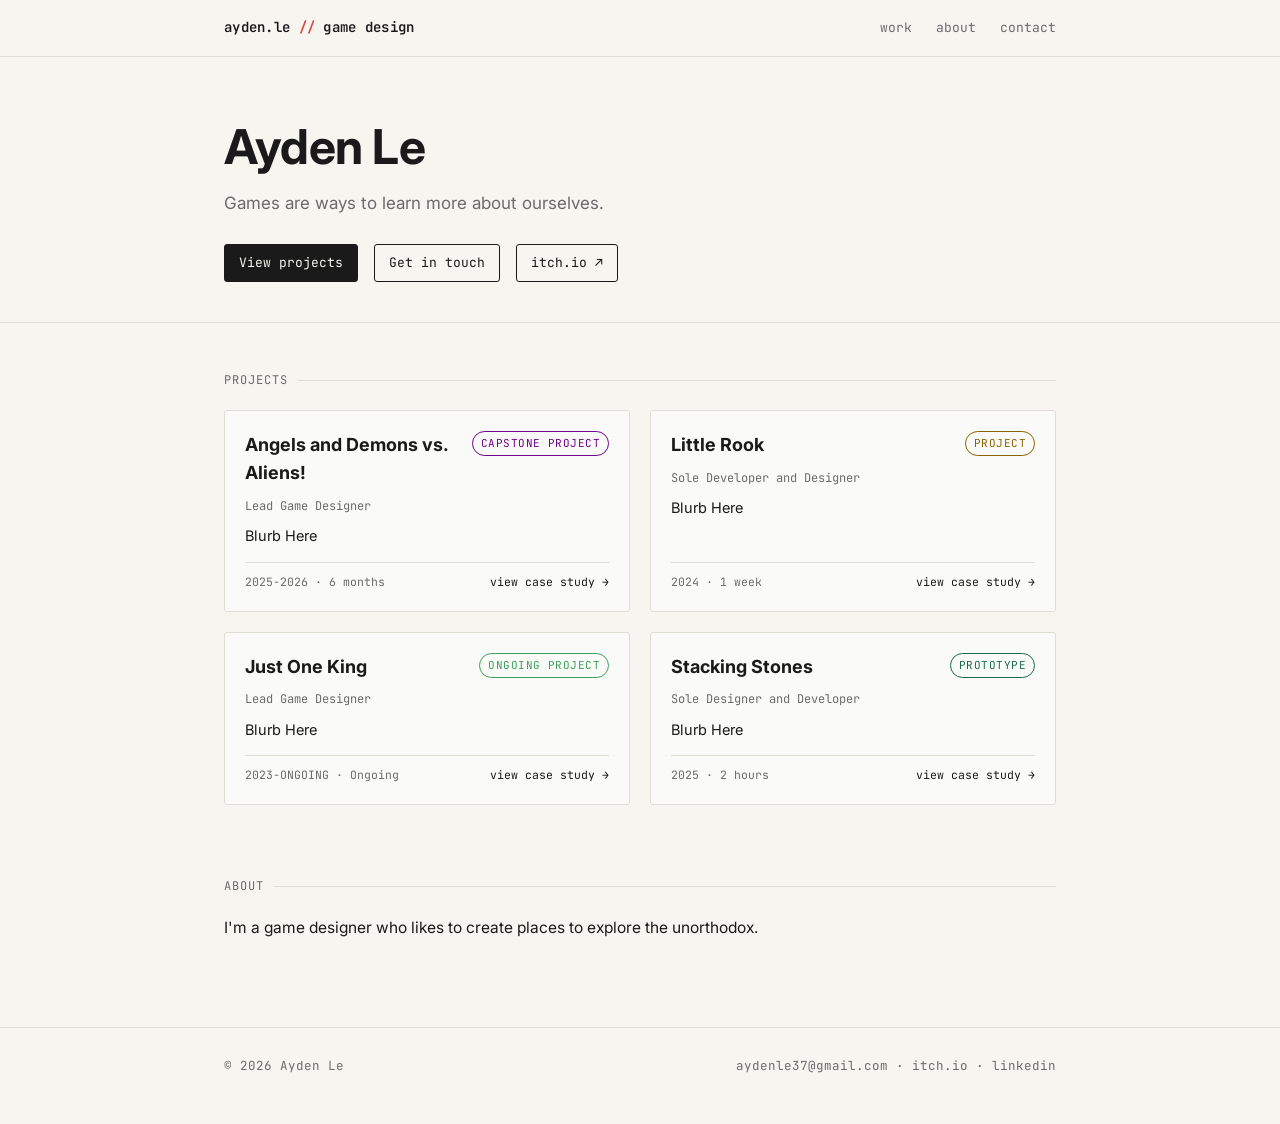
==== index.html @ ba7a4247 "init" ====
<!DOCTYPE html>
<html lang="en">
<head>
<meta charset="UTF-8">
<meta name="viewport" content="width=device-width, initial-scale=1.0">
<title>Ayden Le — Game Designer</title>
<link rel="preconnect" href="https://fonts.googleapis.com">
<link href="https://fonts.googleapis.com/css2?family=Inter:wght@400;500;600;700&family=JetBrains+Mono:wght@400;500;600&display=swap" rel="stylesheet">
<link rel="stylesheet" href="assets/style.css">
</head>
<body>

<header class="buildbar">
  <div class="wrap">
    <div class="brand">ayden.le <span class="dot">//</span> game design</div>
    <nav class="navlinks">
      <a href="#work">work</a>
      <a href="#about">about</a>
      <a href="mailto:aydenle37@gmail.com">contact</a>
    </nav>
  </div>
</header>

<section class="hero">  
  <div class="wrap">
    <h1>Ayden Le</h1>
    <p class="lede">Games are ways to learn more about ourselves.</p>
    <div class="links">
      <a class="primary" href="#work">View projects</a>
      <a href="mailto:aydenle37@gmail.com">Get in touch</a>
      <a href="https://itch.io" target="_blank" rel="noopener">itch.io ↗</a>
    </div>
  </div>
</section>

<section class="projects" id="work">
  <div class="wrap">
    <p class="section-label">Projects</p>
    <div class="grid" id="project-grid"></div>
  </div>
</section>

<section class="projects" id="about" style="padding-top:0;">
  <div class="wrap">
    <p class="section-label">About</p>
    <p style="max-width:560px; font-size:15.5px; color:var(--ink);">
      I'm a game designer who likes to create places to explore the unorthodox.
    </p>
  </div>
</section>

<footer>
  <div class="wrap" style="display:flex; justify-content:space-between; width:100%;">
    <span>© 2026 Ayden Le</span>
    <span><a href="mailto:aydenle37@gmail.com">aydenle37@gmail.com</a> · <a href="https://itch.io" target="_blank" rel="noopener">itch.io</a> · <a href="#" target="_blank" rel="noopener">linkedin</a></span>
  </div>
</footer>

<script src="assets/projects-data.js"></script>
<script src="assets/main.js"></script>
</body>
</html>
---- assets/style.css ----
/* ====================================================
   Design tokens
==================================================== */
:root{
  --paper: #f7f5f0;
  --card: #fafaf8;
  --ink: #1a1a1a;
  --muted: #6b6b6b;
  --line: #e0ddd4;
  --signal: #d64545;
  --signal-soft: #f6dede;
  --mono: 'JetBrains Mono', ui-monospace, Menlo, Consolas, monospace;
  --sans: 'Inter', system-ui, -apple-system, sans-serif;
  --radius: 3px;
  --max: 880px;
}

*{ box-sizing: border-box; }
html{ scroll-behavior: smooth; }

body{
  margin: 0;
  background: var(--paper);
  color: var(--ink);
  font-family: var(--sans);
  font-size: 16px;
  line-height: 1.55;
  -webkit-font-smoothing: antialiased;
}

a{ color: inherit; text-decoration: none; }

.wrap{
  max-width: var(--max);
  margin: 0 auto;
  padding: 0 24px;
}

/* ====================================================
   Header / build bar
==================================================== */
.buildbar{
  border-bottom: 1px solid var(--line);
  background: var(--paper);
  position: sticky;
  top: 0;
  z-index: 20;
  backdrop-filter: blur(6px);
}
.buildbar .wrap{
  display: flex;
  align-items: center;
  justify-content: space-between;
  height: 56px;
}
.brand{
  font-family: var(--mono);
  font-weight: 600;
  font-size: 14px;
  letter-spacing: 0.02em;
}
.brand .dot{ color: var(--signal); }
.navlinks{
  display: flex;
  gap: 24px;
  font-family: var(--mono);
  font-size: 13px;
  color: var(--muted);
}
.navlinks a:hover{ color: var(--ink); }

/* ====================================================
   Hero / changelog signature element
==================================================== */
.hero{
  padding: 64px 0 40px;
  border-bottom: 1px solid var(--line);
}
.hero .kicker{
  font-family: var(--mono);
  font-size: 12px;
  color: var(--signal);
  text-transform: uppercase;
  letter-spacing: 0.08em;
  margin: 0 0 14px;
}
.hero h1{
  font-size: clamp(32px, 5vw, 48px);
  line-height: 1.1;
  margin: 0 0 16px;
  font-weight: 700;
  letter-spacing: -0.01em;
}
.hero p.lede{
  max-width: 560px;
  color: var(--muted);
  font-size: 17px;
  margin: 0 0 28px;
}
.hero .links{
  display: flex;
  gap: 16px;
  font-family: var(--mono);
  font-size: 13px;
}
.hero .links a{
  border: 1px solid var(--ink);
  padding: 8px 14px;
  border-radius: var(--radius);
}
.hero .links a.primary{
  background: var(--ink);
  color: var(--paper);
}
.hero .links a:hover{ opacity: 0.75; }

/* changelog block */
.changelog{
  margin-top: 36px;
  border: 1px solid var(--line);
  border-radius: var(--radius);
  background: var(--card);
  overflow: hidden;
}
.changelog .clhead{
  font-family: var(--mono);
  font-size: 11px;
  letter-spacing: 0.08em;
  text-transform: uppercase;
  color: var(--muted);
  padding: 10px 16px;
  border-bottom: 1px solid var(--line);
  background: repeating-linear-gradient(
    -45deg, rgba(0,0,0,0.015) 0 8px, transparent 8px 16px
  );
}
.clrow{
  display: grid;
  grid-template-columns: 86px 1fr;
  gap: 14px;
  padding: 11px 16px;
  font-size: 13.5px;
  border-bottom: 1px solid var(--line);
}
.clrow:last-child{ border-bottom: none; }
.clrow .ver{
  font-family: var(--mono);
  color: var(--muted);
  font-size: 12px;
  padding-top: 1px;
}
.clrow .desc b{ font-weight: 600; }

/* ====================================================
   Project grid
==================================================== */
section.projects{ padding: 48px 0 72px; }
.section-label{
  font-family: var(--mono);
  font-size: 12px;
  color: var(--muted);
  text-transform: uppercase;
  letter-spacing: 0.08em;
  margin: 0 0 20px;
  display: flex;
  align-items: center;
  gap: 10px;
}
.section-label::after{
  content: "";
  flex: 1;
  height: 1px;
  background: var(--line);
}

.grid{
  display: grid;
  grid-template-columns: repeat(2, 1fr);
  gap: 20px;
}
@media (max-width: 640px){
  .grid{ grid-template-columns: 1fr; }
}

.card{
  border: 1px solid var(--line);
  border-radius: var(--radius);
  background: var(--card);
  padding: 20px;
  display: flex;
  flex-direction: column;
  gap: 10px;
  transition: border-color 0.15s ease, transform 0.15s ease;
}
.card:hover{
  border-color: var(--ink);
  transform: translateY(-2px);
}
.card-top{
  display: flex;
  justify-content: space-between;
  align-items: flex-start;
  gap: 10px;
}
.card h3{
  margin: 0;
  font-size: 18px;
  font-weight: 700;
}
.tag{
  font-family: var(--mono);
  font-size: 11px;
  text-transform: uppercase;
  letter-spacing: 0.04em;
  padding: 3px 8px;
  border-radius: 100px;
  white-space: nowrap;
  border: 1px solid currentColor;
}
.tag.capstone{ color: #71008a; }
.tag.project{ color: #8a6300; }
.tag.proto{ color: #1a6b4d; }
.tag.doc{ color: #3a4fa0; }
.tag.ongoing{ color:#3ca05d;}
.tag.shipped{ color: var(--signal); }

.card p.role{
  font-family: var(--mono);
  font-size: 12px;
  color: var(--muted);
  margin: 0;
}
.card p.blurb{
  font-size: 14.5px;
  color: var(--ink);
  margin: 0;
  flex: 1;
}
.card .meta{
  display: flex;
  justify-content: space-between;
  font-family: var(--mono);
  font-size: 11.5px;
  color: var(--muted);
  border-top: 1px solid var(--line);
  padding-top: 10px;
  margin-top: 4px;
}
.card .meta .arrow{ color: var(--ink); }
.card:hover .meta .arrow{ color: var(--signal); }

/* ====================================================
   Footer
==================================================== */
footer{
  border-top: 1px solid var(--line);
  padding: 28px 0 48px;
  font-family: var(--mono);
  font-size: 12.5px;
  color: var(--muted);
  display: flex;
  justify-content: space-between;
  flex-wrap: wrap;
  gap: 10px;
}
footer a:hover{ color: var(--ink); }

/* ====================================================
   Project detail page
==================================================== */
.projhero{
  padding: 48px 0 32px;
  border-bottom: 1px solid var(--line);
}
.back{
  font-family: var(--mono);
  font-size: 13px;
  color: var(--muted);
  display: inline-block;
  margin-bottom: 22px;
}
.back:hover{ color: var(--signal); }

.projhero .tagrow{
  display: flex;
  gap: 8px;
  margin-bottom: 14px;
}
.projhero h1{
  font-size: clamp(28px, 4.5vw, 40px);
  margin: 0 0 10px;
  font-weight: 700;
}
.projhero p.role{
  font-family: var(--mono);
  font-size: 13px;
  color: var(--muted);
  margin: 0 0 22px;
}

.statline{
  display: grid;
  grid-template-columns: repeat(4, 1fr);
  border: 1px solid var(--line);
  border-radius: var(--radius);
  overflow: hidden;
  margin-top: 22px;
}
@media (max-width: 640px){
  .statline{ grid-template-columns: repeat(2, 1fr); }
}
.stat{
  padding: 14px 16px;
  border-right: 1px solid var(--line);
  background: var(--card);
}
.stat:last-child{ border-right: none; }
.stat .k{
  font-family: var(--mono);
  font-size: 10.5px;
  text-transform: uppercase;
  letter-spacing: 0.06em;
  color: var(--muted);
  margin: 0 0 4px;
}
.stat .v{
  font-size: 15px;
  font-weight: 700;
  margin: 0;
}

.projbody{ padding: 40px 0 80px; }
.projbody h2{
  font-size: 13px;
  font-family: var(--mono);
  text-transform: uppercase;
  letter-spacing: 0.08em;
  color: var(--signal);
  margin: 44px 0 16px;
}
.projbody h2:first-child{ margin-top: 0; }
.projbody p{ margin: 0 0 16px; font-size: 15.5px; }
.projbody ul{ margin: 0 0 16px; padding-left: 20px; }
.projbody li{ margin-bottom: 8px; font-size: 15.5px; }

.media{
  width: 100%;
  aspect-ratio: 16/9;
  background: var(--card);
  border: 1px solid var(--line);
  border-radius: var(--radius);
  display: flex;
  align-items: center;
  justify-content: center;
  font-family: var(--mono);
  font-size: 12px;
  color: var(--muted);
  margin: 16px 0 28px;
  text-align: center;
  padding: 20px;
}

.iterbox{
  border-left: 3px solid var(--signal);
  padding: 4px 0 4px 18px;
  margin: 0 0 18px;
}
.iterbox .lbl{
  font-family: var(--mono);
  font-size: 11px;
  color: var(--signal);
  text-transform: uppercase;
  letter-spacing: 0.06em;
  margin: 0 0 4px;
}

.ctaproj{
  display: flex;
  gap: 14px;
  margin-top: 12px;
  font-family: var(--mono);
  font-size: 13px;
  flex-wrap: wrap;
}
.ctaproj a{
  border: 1px solid var(--ink);
  padding: 9px 16px;
  border-radius: var(--radius);
}
.ctaproj a.primary{ background: var(--ink); color: var(--paper); }
.ctaproj a:hover{ opacity: 0.75; }

.projnav{
  display: flex;
  justify-content: space-between;
  border-top: 1px solid var(--line);
  padding-top: 28px;
  margin-top: 20px;
  font-family: var(--mono);
  font-size: 13px;
}
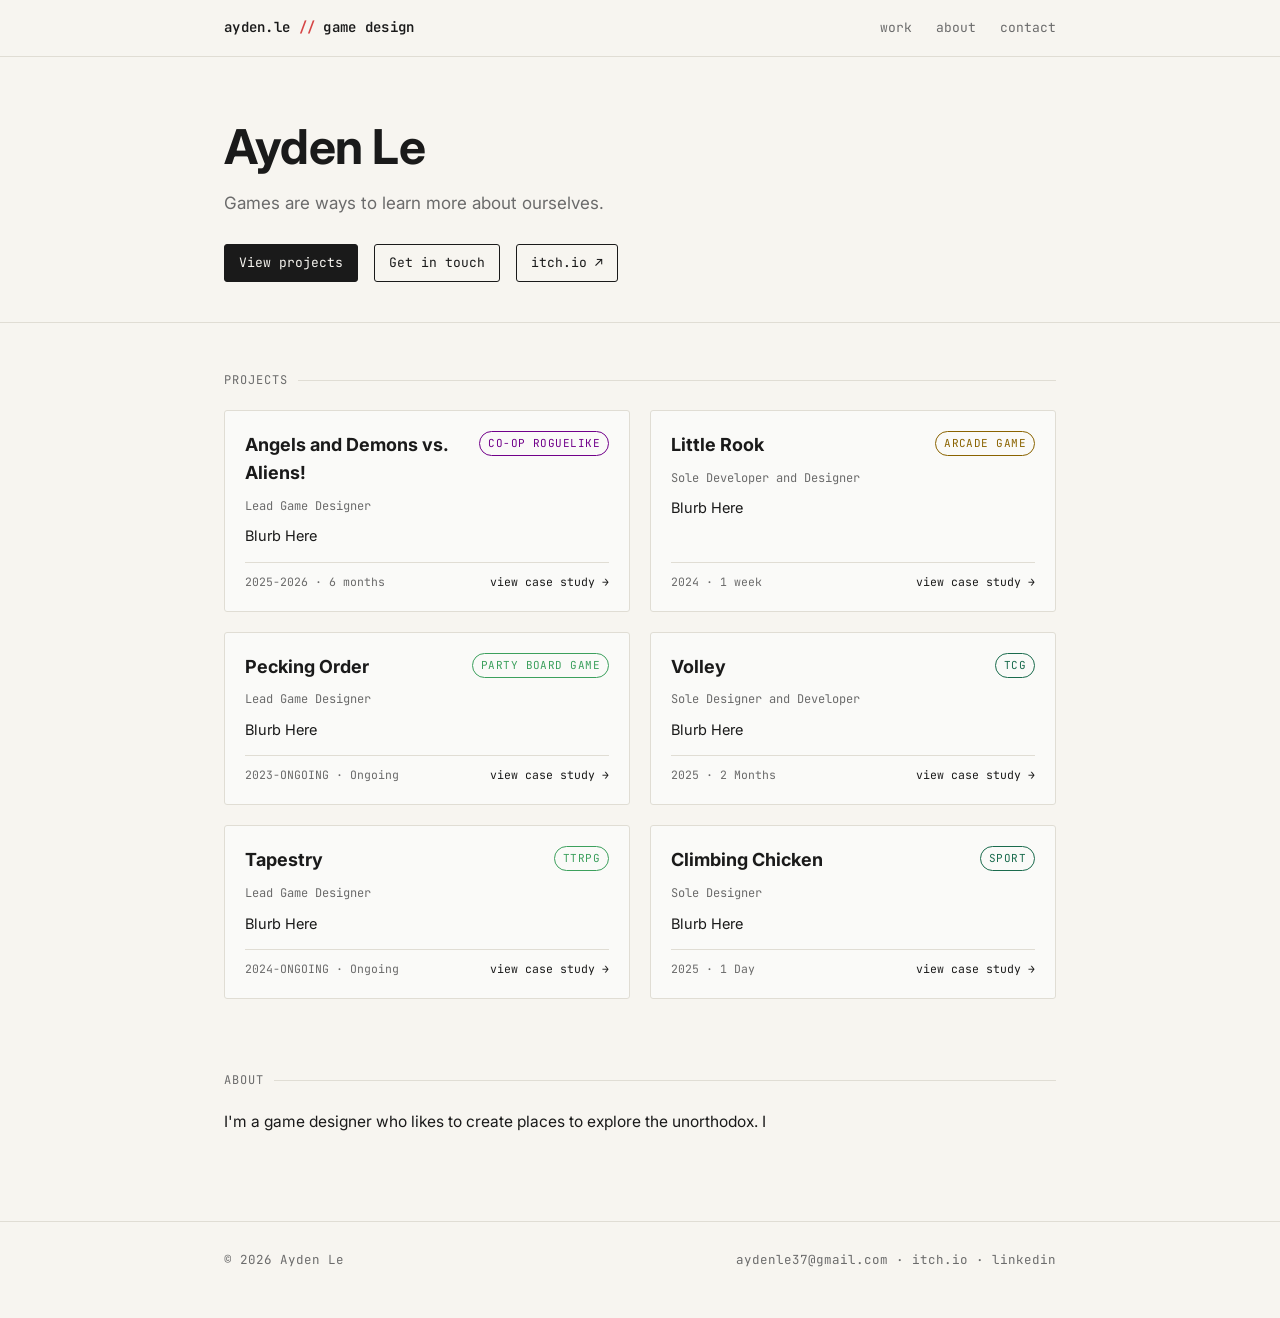
==== commit c6554623: "Added more images" ====
--- a/index.html
+++ b/index.html
@@ -44,7 +44,7 @@
   <div class="wrap">
     <p class="section-label">About</p>
     <p style="max-width:560px; font-size:15.5px; color:var(--ink);">
-      I'm a game designer who likes to create places to explore the unorthodox.
+      I'm a game designer who likes to create places to explore the unorthodox. I 
     </p>
   </div>
 </section>
--- a/assets/style.css
+++ b/assets/style.css
@@ -360,6 +360,25 @@
   padding: 20px;
 }
 
+.media-figure{
+  margin: 16px 0 28px;
+}
+.media-img{
+  width: 100%;
+  aspect-ratio: 16/9;
+  object-fit: cover;
+  display: block;
+  border: 1px solid var(--line);
+  border-radius: var(--radius);
+  background: var(--card);
+}
+.media-figure figcaption{
+  font-family: var(--mono);
+  font-size: 11.5px;
+  color: var(--muted);
+  margin-top: 8px;
+}
+
 .iterbox{
   border-left: 3px solid var(--signal);
   padding: 4px 0 4px 18px;
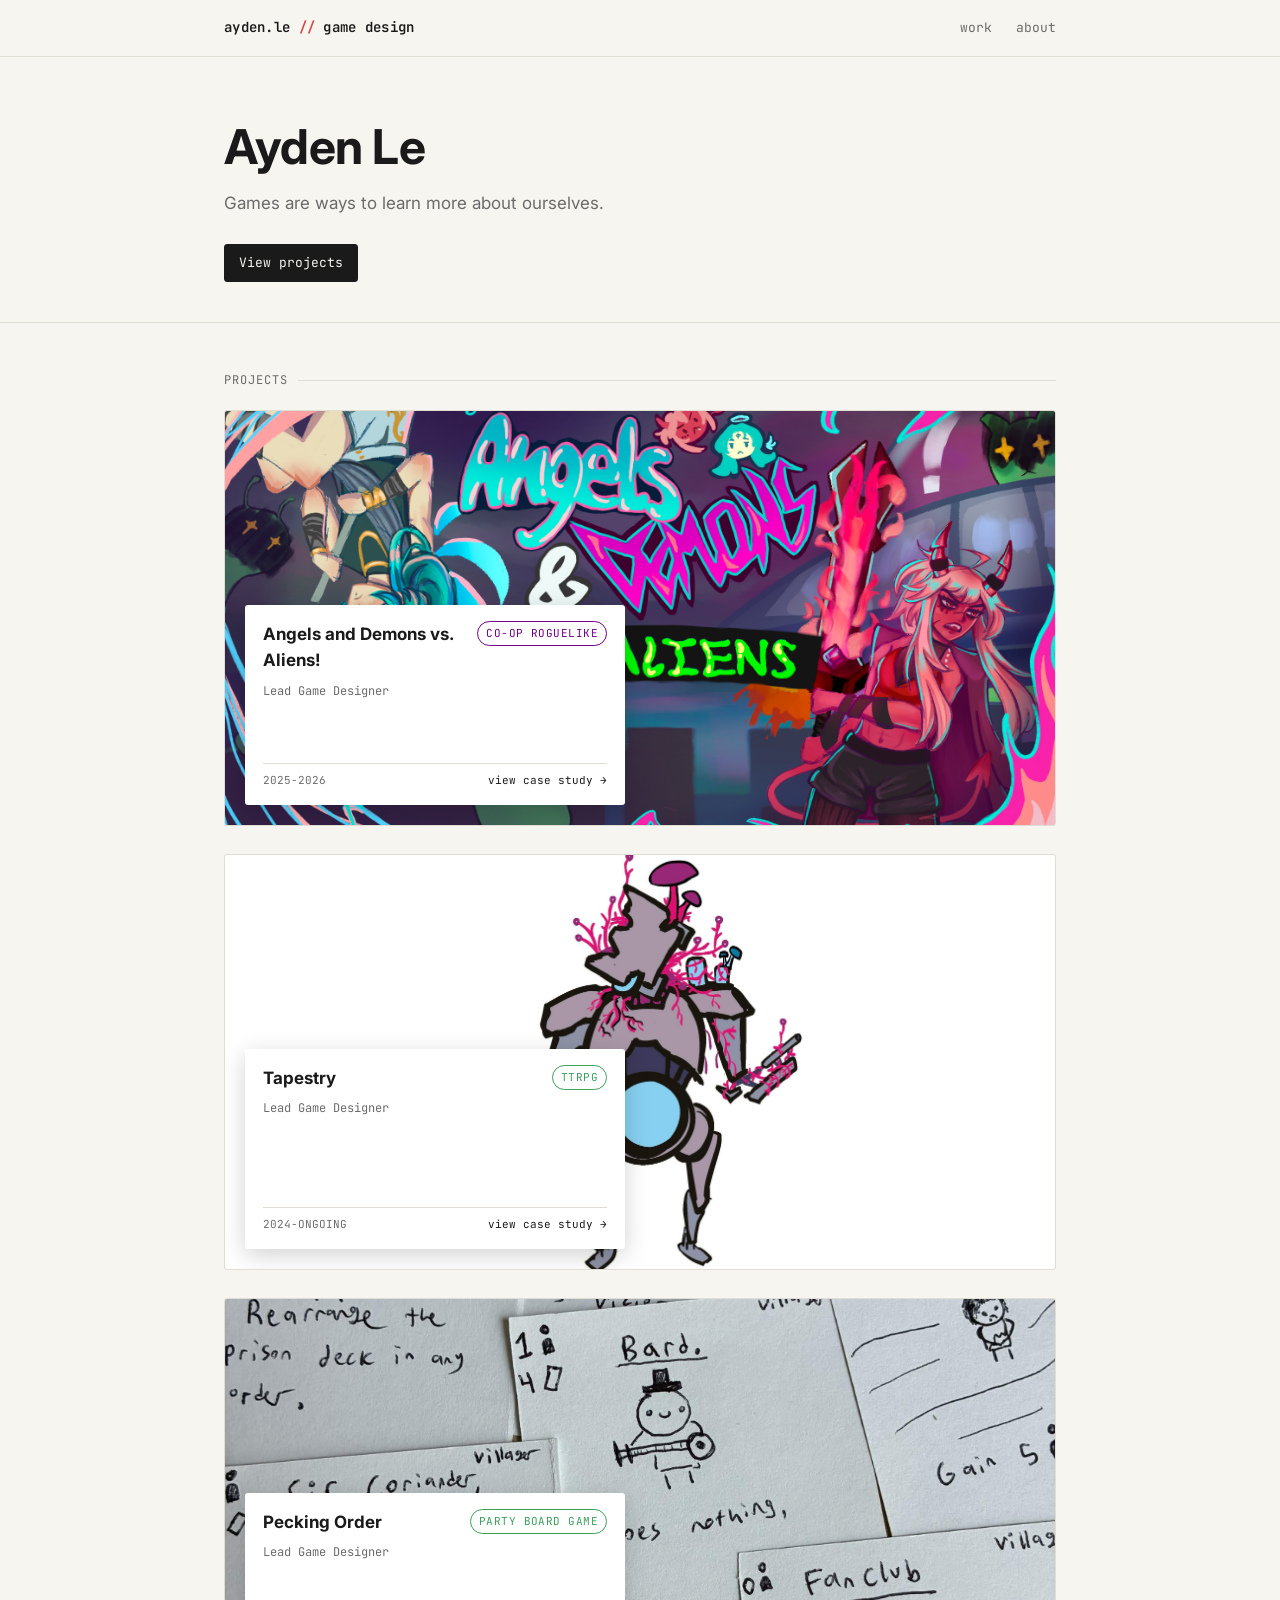
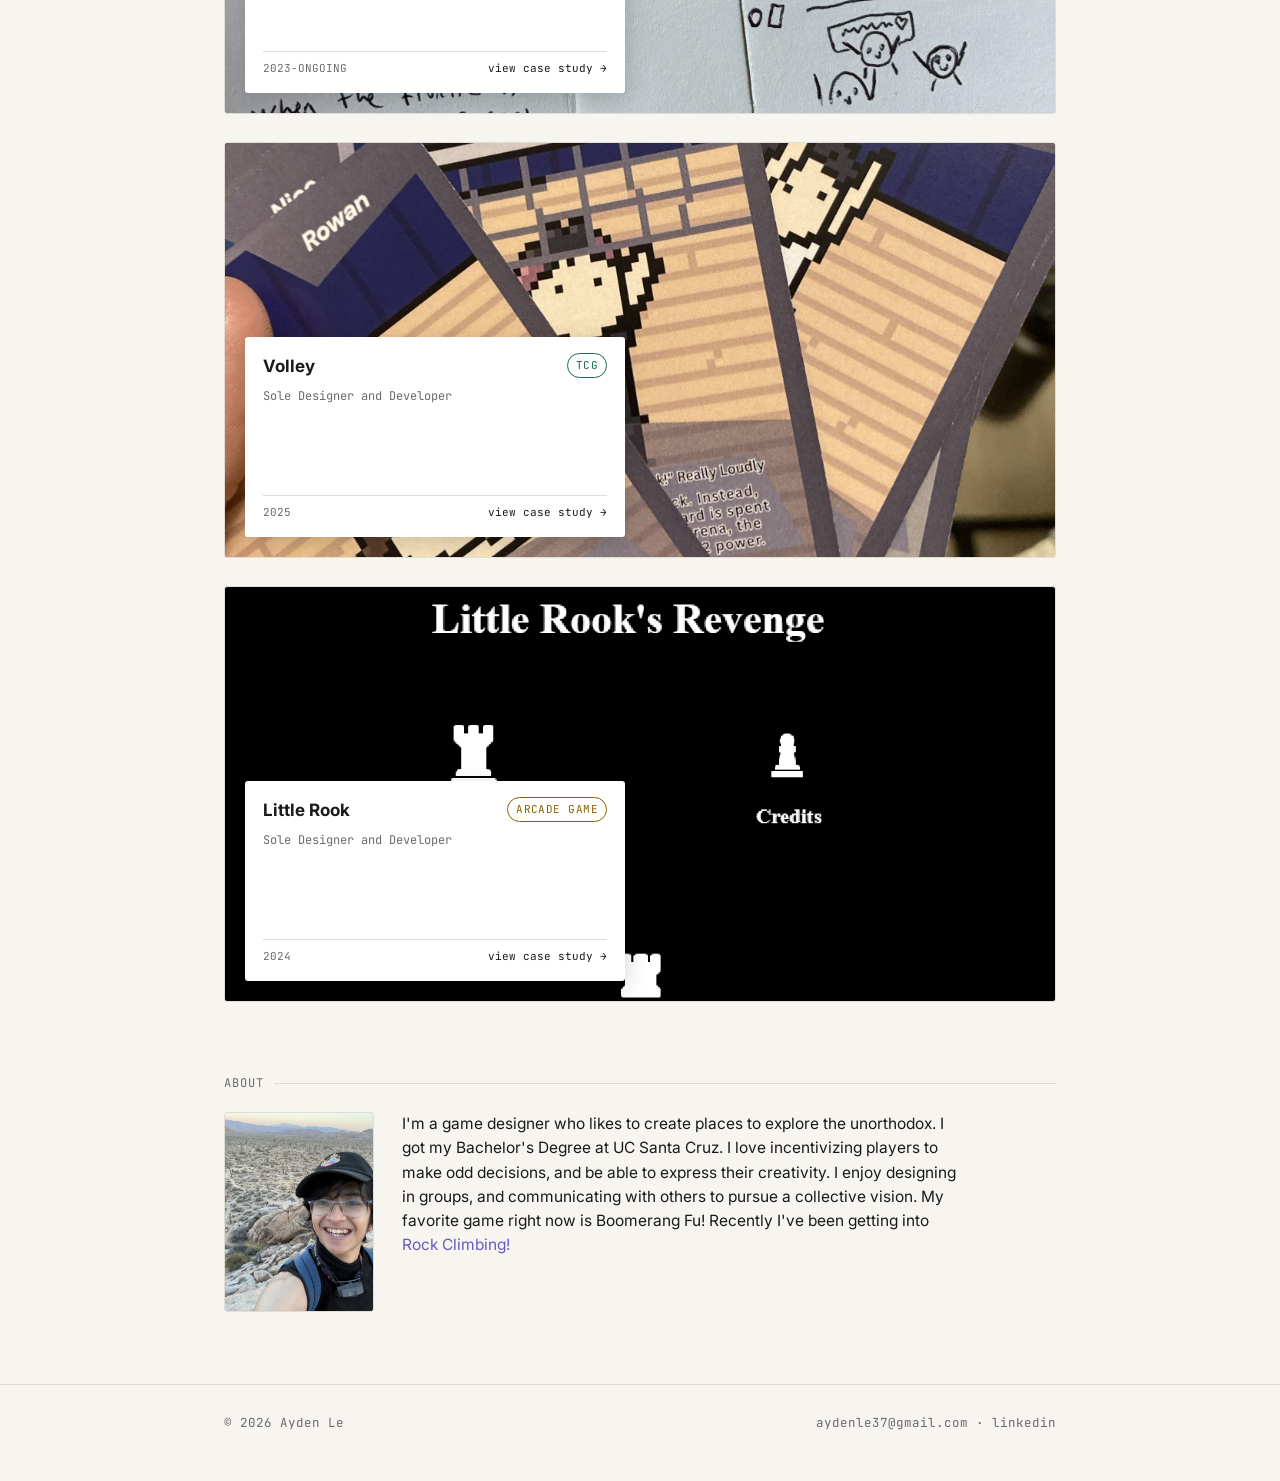
==== commit 1ac6d858: "polished version" ====
--- a/index.html
+++ b/index.html
@@ -16,7 +16,6 @@
     <nav class="navlinks">
       <a href="#work">work</a>
       <a href="#about">about</a>
-      <a href="mailto:aydenle37@gmail.com">contact</a>
     </nav>
   </div>
 </header>
@@ -27,8 +26,6 @@
     <p class="lede">Games are ways to learn more about ourselves.</p>
     <div class="links">
       <a class="primary" href="#work">View projects</a>
-      <a href="mailto:aydenle37@gmail.com">Get in touch</a>
-      <a href="https://itch.io" target="_blank" rel="noopener">itch.io ↗</a>
     </div>
   </div>
 </section>
@@ -43,16 +40,25 @@
 <section class="projects" id="about" style="padding-top:0;">
   <div class="wrap">
     <p class="section-label">About</p>
-    <p style="max-width:560px; font-size:15.5px; color:var(--ink);">
-      I'm a game designer who likes to create places to explore the unorthodox. I 
-    </p>
+    <div class="about-content">
+      <img class="about-photo" src="assets/images/someguy.jpg" alt="Ayden Le">
+      <p class="about-text">
+        I'm a game designer who likes to create places to explore the unorthodox.
+        I got my Bachelor's Degree at UC Santa Cruz.
+        I love incentivizing players to make odd decisions, and be able to express their creativity.
+        I enjoy designing in groups, and communicating with others to pursue a collective vision.
+        My favorite game right now is Boomerang Fu!
+        Recently I've been getting into 
+        <a href="https://docs.google.com/document/d/1qe1L8UzBoaJQ9Mxc9a2bFAxQxJpA3yNvo8xGyRYv6hs/edit?usp=sharing" target="_blank" rel="noopener" style = "color:rgb(106, 89, 192)">Rock Climbing!</a>
+      </p>
+    </div>
   </div>
 </section>
 
 <footer>
   <div class="wrap" style="display:flex; justify-content:space-between; width:100%;">
     <span>© 2026 Ayden Le</span>
-    <span><a href="mailto:aydenle37@gmail.com">aydenle37@gmail.com</a> · <a href="https://itch.io" target="_blank" rel="noopener">itch.io</a> · <a href="#" target="_blank" rel="noopener">linkedin</a></span>
+    <span><a href="mailto:aydenle37@gmail.com">aydenle37@gmail.com</a> · <a href="https://www.linkedin.com/in/ayden-le-095577309/" target="_blank" rel="noopener">linkedin</a></span>
   </div>
 </footer>
 
--- a/assets/style.css
+++ b/assets/style.css
@@ -174,28 +174,74 @@
 }
 
 .grid{
-  display: grid;
-  grid-template-columns: repeat(2, 1fr);
-  gap: 20px;
-}
-@media (max-width: 640px){
-  .grid{ grid-template-columns: 1fr; }
+  display: flex;
+  flex-direction: column;
+  gap: 28px;
 }
 
 .card{
-  border: 1px solid var(--line);
-  border-radius: var(--radius);
-  background: var(--card);
-  padding: 20px;
-  display: flex;
-  flex-direction: column;
-  gap: 10px;
-  transition: border-color 0.15s ease, transform 0.15s ease;
+  position: relative;
+  display: block;
+  border: 1px solid var(--line);
+  border-radius: var(--radius);
+  overflow: hidden;
+  aspect-ratio: 16 / 8;
+  background-color: var(--card);
+  background-size: cover;
+  background-position: center;
+  transition: transform 0.15s ease, border-color 0.15s ease;
 }
 .card:hover{
   border-color: var(--ink);
   transform: translateY(-2px);
 }
+@media (max-width: 640px){
+  .card{ aspect-ratio: 4 / 5; }
+}
+
+.card-cutin{
+  position: absolute;
+  left: 20px;
+  right: auto;
+  bottom: 20px;
+  width: 380px;
+  height: 200px;
+  box-sizing: border-box;
+  background: #fff;
+  border-radius: var(--radius);
+  padding: 16px 18px;
+  box-shadow: 0 6px 24px rgba(0,0,0,0.18);
+  display: flex;
+  flex-direction: column;
+  justify-content: space-between;
+  gap: 8px;
+  overflow: hidden;
+}
+@media (max-width: 640px){
+  .card-cutin{
+    left: 14px;
+    right: 14px;
+    bottom: 14px;
+    width: auto;
+    height: 180px;
+  }
+}
+
+.card-cutin .card-top,
+.card-cutin p.role{
+  flex: 0 0 auto;
+}
+.card-cutin p.blurb{
+  flex: 1 1 auto;
+  display: -webkit-box;
+  -webkit-line-clamp: 2;
+  -webkit-box-orient: vertical;
+  overflow: hidden;
+}
+.card-cutin .meta{
+  flex: 0 0 auto;
+}
+
 .card-top{
   display: flex;
   justify-content: space-between;
@@ -204,8 +250,12 @@
 }
 .card h3{
   margin: 0;
-  font-size: 18px;
+  font-size: 17px;
   font-weight: 700;
+  display: -webkit-box;
+  -webkit-line-clamp: 2;
+  -webkit-box-orient: vertical;
+  overflow: hidden;
 }
 .tag{
   font-family: var(--mono);
@@ -231,23 +281,46 @@
   margin: 0;
 }
 .card p.blurb{
-  font-size: 14.5px;
+  font-size: 13.5px;
   color: var(--ink);
   margin: 0;
-  flex: 1;
 }
 .card .meta{
   display: flex;
   justify-content: space-between;
   font-family: var(--mono);
-  font-size: 11.5px;
+  font-size: 11px;
   color: var(--muted);
   border-top: 1px solid var(--line);
-  padding-top: 10px;
-  margin-top: 4px;
+  padding-top: 8px;
+  margin-top: 2px;
 }
 .card .meta .arrow{ color: var(--ink); }
 .card:hover .meta .arrow{ color: var(--signal); }
+
+/* ====================================================
+   About section
+==================================================== */
+.about-content{
+  display: flex;
+  align-items: flex-start;
+  gap: 28px;
+  flex-wrap: wrap;
+}
+.about-photo{
+  width: 150px;
+  height: 200px;
+  object-fit: cover;
+  border-radius: var(--radius);
+  border: 1px solid var(--line);
+  flex-shrink: 0;
+}
+.about-text{
+  max-width: 560px;
+  font-size: 15.5px;
+  color: var(--ink);
+  margin: 0;
+}
 
 /* ====================================================
    Footer
@@ -417,4 +490,4 @@
   margin-top: 20px;
   font-family: var(--mono);
   font-size: 13px;
-}
+}
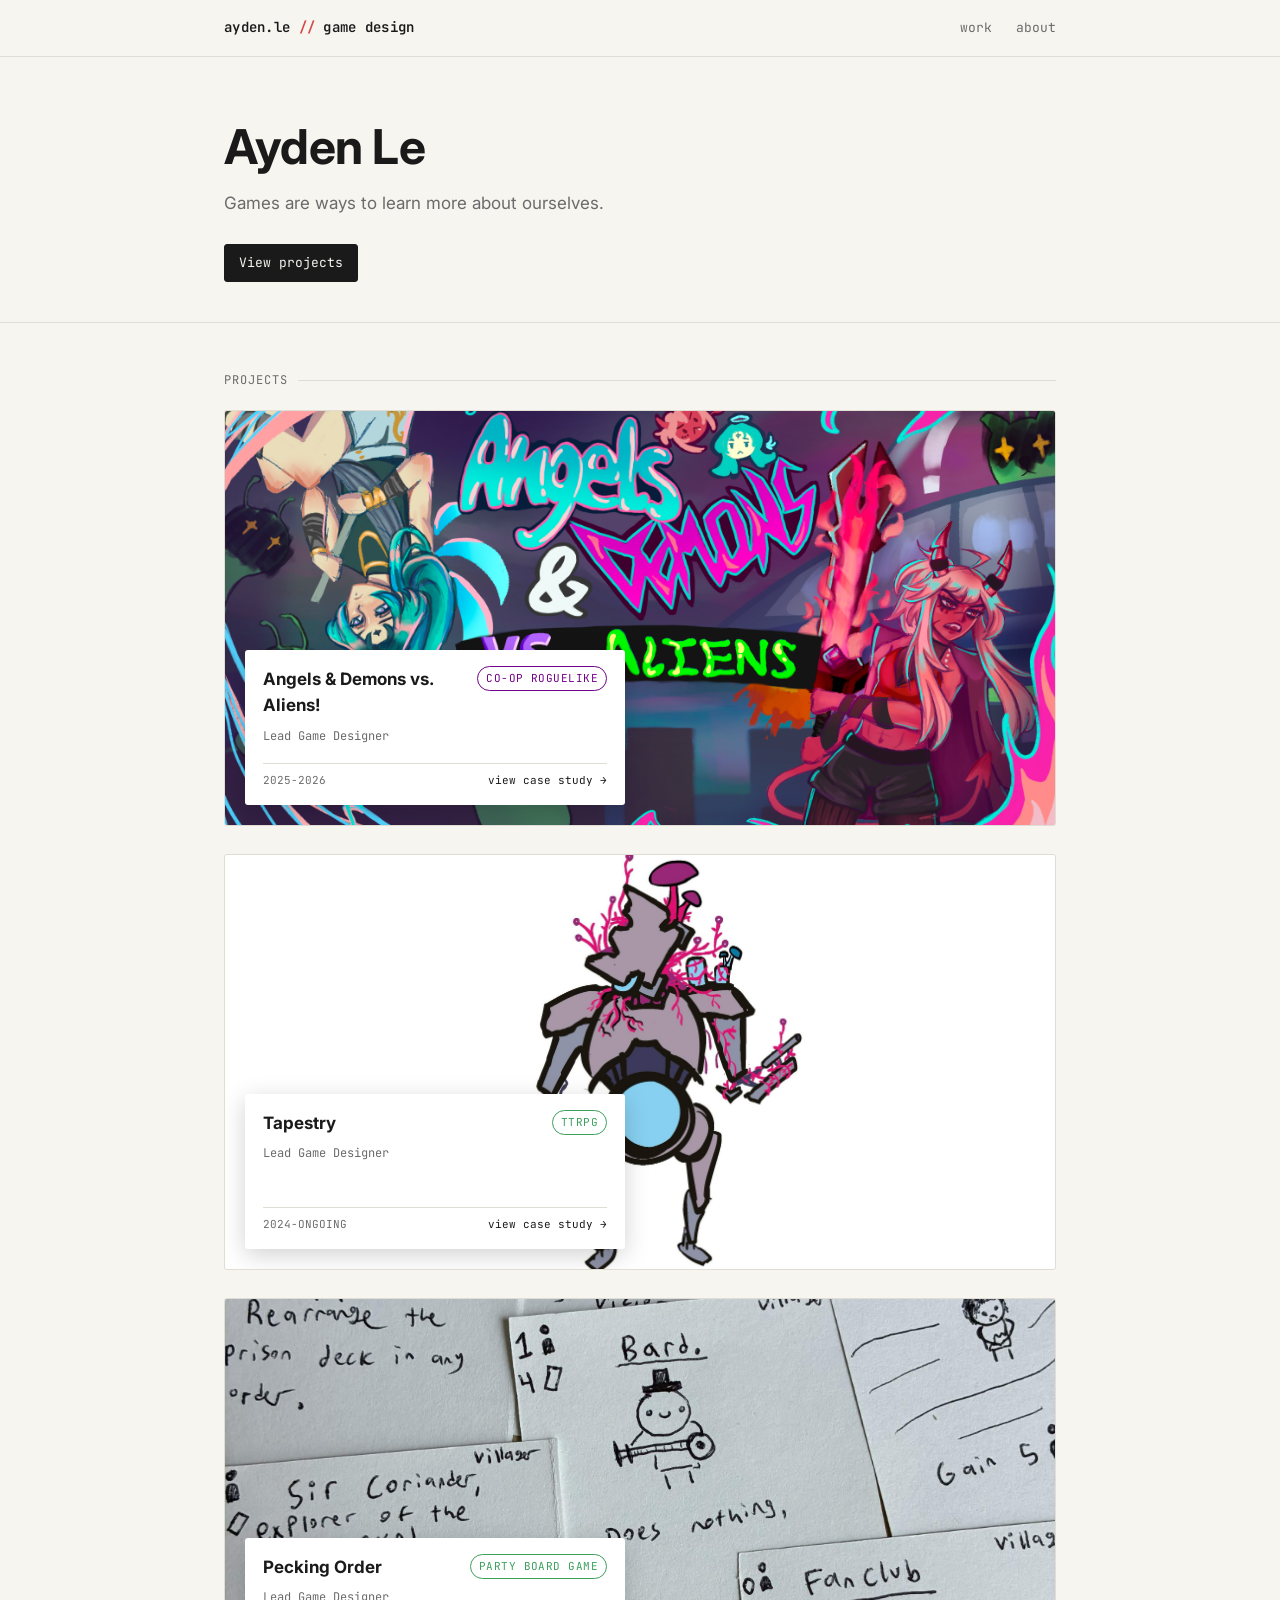
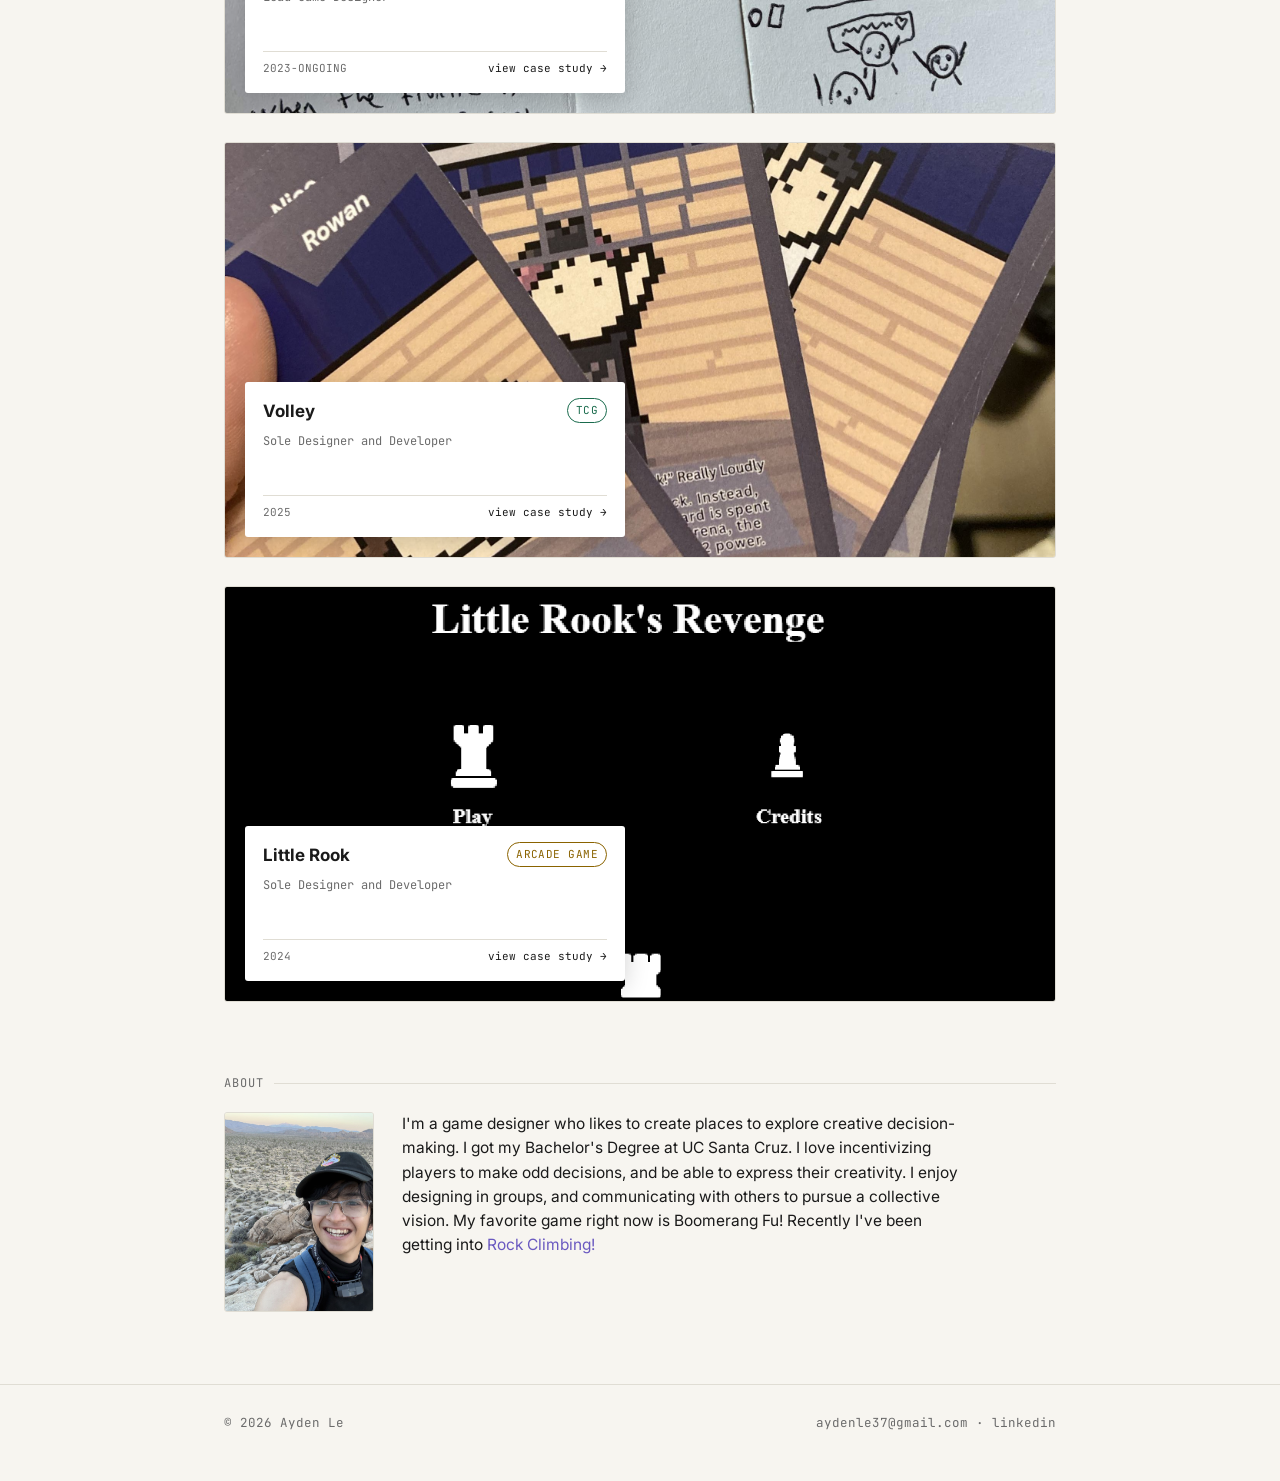
==== commit 1dc12d5f: "slight changes" ====
--- a/index.html
+++ b/index.html
@@ -43,7 +43,7 @@
     <div class="about-content">
       <img class="about-photo" src="assets/images/someguy.jpg" alt="Ayden Le">
       <p class="about-text">
-        I'm a game designer who likes to create places to explore the unorthodox.
+        I'm a game designer who likes to create places to explore creative decision-making.
         I got my Bachelor's Degree at UC Santa Cruz.
         I love incentivizing players to make odd decisions, and be able to express their creativity.
         I enjoy designing in groups, and communicating with others to pursue a collective vision.
--- a/assets/style.css
+++ b/assets/style.css
@@ -205,7 +205,7 @@
   right: auto;
   bottom: 20px;
   width: 380px;
-  height: 200px;
+  height: 155px;
   box-sizing: border-box;
   background: #fff;
   border-radius: var(--radius);
